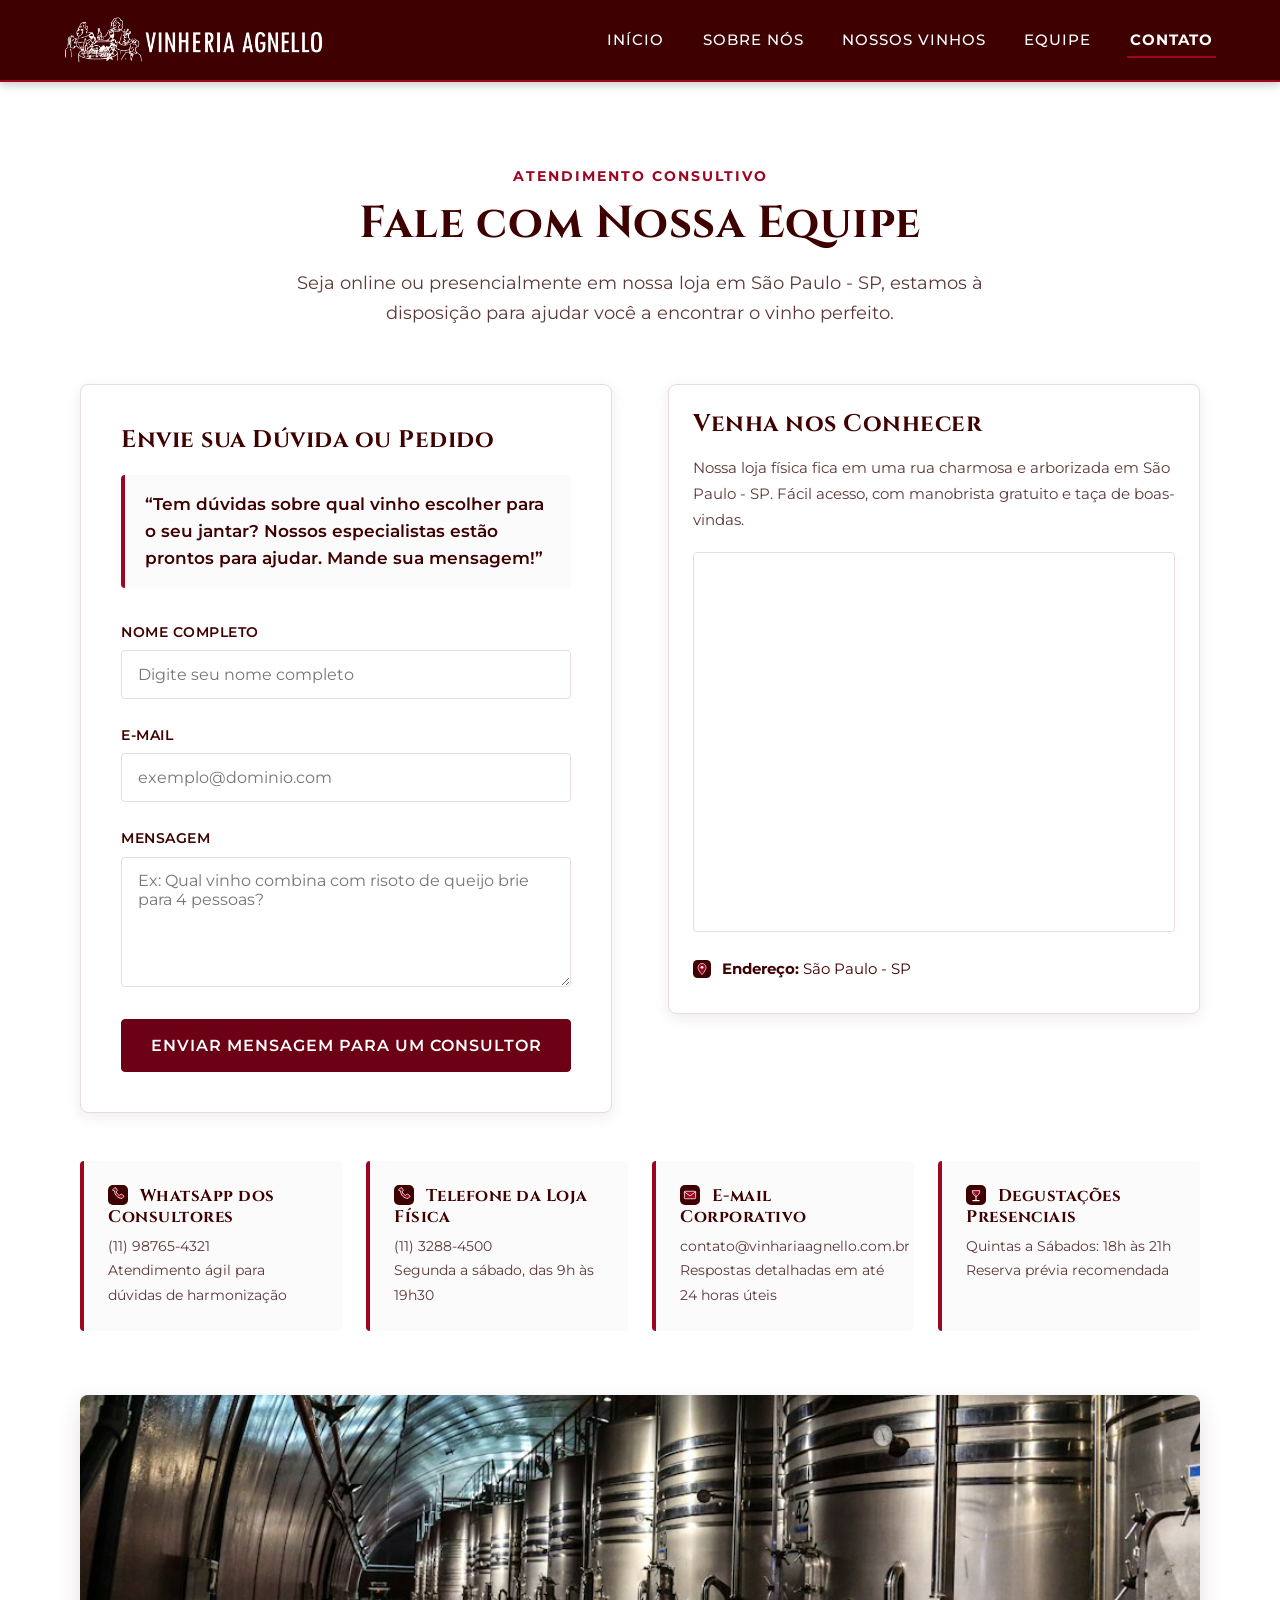
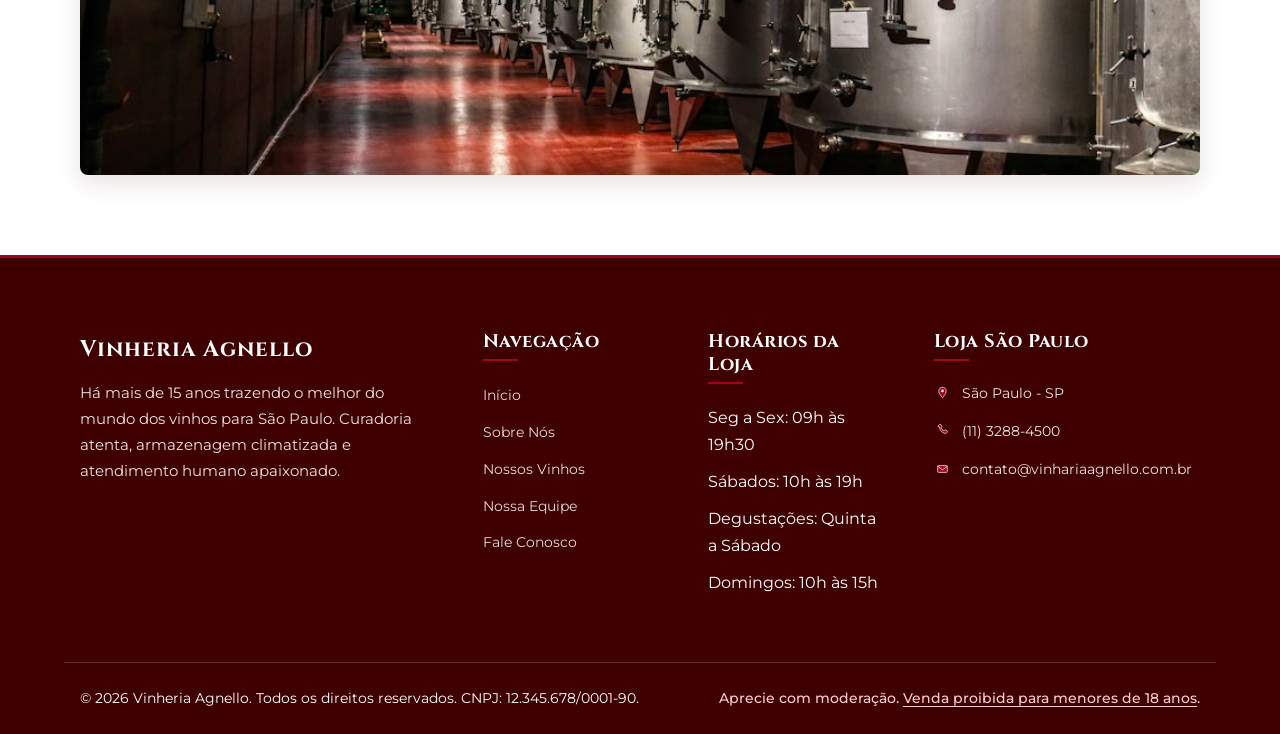
==== src/pages/contato.html @ f8336145 "feat: criação do <form> de contato com inputs, textarea e botões semânticos" ====
<!DOCTYPE html>
<html lang="pt-BR">
<head>
  <meta charset="UTF-8">
  <meta name="viewport" content="width=device-width, initial-scale=1.0">
  <title>Contato &amp; Consultoria Especializada | Vinheria Agnello São Paulo</title>

  <link rel="icon" type="image/png" href="../assets/imgs/triglog.png">
  <link rel="shortcut icon" type="image/png" href="../assets/imgs/triglog.png">
  <link rel="apple-touch-icon" href="../assets/imgs/triglog.png">

  <meta name="description" content="Fale com os consultores da Vinheria Agnello em São Paulo - SP. Atendimento consultivo para escolher o vinho ideal para o seu jantar, presentes ou eventos.">
  <meta name="keywords" content="contato vinheria agnello, consultoria vinho sao paulo, loja de vinhos sao paulo sp, comprar vinho sao paulo, ajuda harmonizacao">

  <link rel="stylesheet" href="../css/global.css">
  <link rel="stylesheet" href="../css/contato.css">
</head>
<body id="pagina-contato">

  <header class="site-header" id="topo">
    <div class="container navbar">
      <a href="../../index.html" class="brand-logo" aria-label="Vinheria Agnello - Página Inicial">
        <img src="../assets/imgs/logovert.png" alt="Vinheria Agnello" class="navbar-logo-img">
      </a>

      <button class="nav-toggle-btn" aria-label="Abrir menu de navegação" aria-expanded="false">
        &#9776;
      </button>

      <nav aria-label="Navegação Principal">
        <ul class="nav-menu">
          <li><a href="../../index.html" class="nav-link">Início</a></li>
          <li><a href="sobre.html" class="nav-link">Sobre Nós</a></li>
          <li><a href="nossos-vinhos.html" class="nav-link">Nossos Vinhos</a></li>
          <li><a href="equipe.html" class="nav-link">Equipe</a></li>
          <li><a href="contato.html" class="nav-link active">Contato</a></li>
        </ul>
      </nav>
    </div>
  </header>

  <main>

    <section class="section" id="contato-principal">
      <div class="container">
        <header class="section-header">
          <span class="section-tag">Atendimento Consultivo</span>
          <h1>Fale com Nossa Equipe</h1>
          <p class="section-desc">Seja online ou presencialmente em nossa loja em São Paulo - SP, estamos à disposição para ajudar você a encontrar o vinho perfeito.</p>
        </header>

        <div class="contato-layout">

          <div class="form-card">
            <h3>Envie sua Dúvida ou Pedido</h3>

            <div style="background-color: var(--color-light-bg); border-left: 4px solid var(--color-highlight); padding: 1rem 1.25rem; border-radius: var(--border-radius-sm); margin: 1.25rem 0 2rem 0;">
              <p style="font-size: 1.05rem; font-weight: 600; color: var(--color-dark); margin: 0; line-height: 1.6;">
                &ldquo;Tem dúvidas sobre qual vinho escolher para o seu jantar? Nossos especialistas estão prontos para ajudar. Mande sua mensagem!&rdquo;
              </p>
            </div>

            <form id="form-contato" action="#" method="POST">
              <div class="form-group">
                <label for="nome">Nome Completo</label>
                <input type="text" id="nome" name="nome" class="form-control" placeholder="Digite seu nome completo" required autocomplete="name">
              </div>

              <div class="form-group">
                <label for="email">E-mail</label>
                <input type="email" id="email" name="email" class="form-control" placeholder="exemplo@dominio.com" required autocomplete="email">
              </div>

              <div class="form-group">
                <label for="mensagem">Mensagem</label>
                <textarea id="mensagem" name="mensagem" class="form-control" placeholder="Ex: Qual vinho combina com risoto de queijo brie para 4 pessoas?" required></textarea>
              </div>

              <button type="submit" class="btn btn-submit" id="btn-enviar-contato">
                Enviar Mensagem para um Consultor
              </button>
            </form>
          </div>

          <div class="mapa-card">
            <h3>Venha nos Conhecer</h3>
            <p style="font-size: 0.95rem; color: var(--color-text-muted); margin-bottom: 1.25rem;">
              Nossa loja física fica em uma rua charmosa e arborizada em São Paulo - SP. Fácil acesso, com manobrista gratuito e taça de boas-vindas.
            </p>

            <div class="mapa-iframe-wrapper">
              <iframe
                src="https://www.google.com/maps/embed?pb=!1m18!1m12!1m3!1d467688.89495119266!2d-46.5952992!3d-23.6824124!2m3!1f0!2f0!3f0!3m2!1i1024!2i768!4f13.1!3m3!1m2!1s0x94cef714ef3bc295%3A0x1d0b7af20fb186df!2sAgnello%20Vinhos!5e0!3m2!1spt-BR!2sbr!4v1790283452597!5m2!1spt-BR!2sbr"
                title="Mapa de Localização da Vinheria Agnello em São Paulo - SP"
                allowfullscreen=""
                loading="lazy"
                referrerpolicy="no-referrer-when-downgrade">
              </iframe>
            </div>

            <div style="margin-top: 1.5rem;">
              <p style="font-size: 0.95rem; margin-bottom: 0.4rem;">
                <img src="../assets/imgs/favicon-localizacao.svg" alt="" class="icon-favicon">
                <strong>Endereço:</strong> São Paulo - SP
              </p>
            </div>
          </div>
        </div>

        <div class="info-contato-cards">
          <div class="info-box">
            <h4><img src="../assets/imgs/favicon-telefone.svg" alt="" class="icon-favicon"> WhatsApp dos Consultores</h4>
            <p>(11) 98765-4321</p>
            <p>Atendimento ágil para dúvidas de harmonização</p>
          </div>

          <div class="info-box">
            <h4><img src="../assets/imgs/favicon-telefone.svg" alt="" class="icon-favicon"> Telefone da Loja Física</h4>
            <p>(11) 3288-4500</p>
            <p>Segunda a sábado, das 9h às 19h30</p>
          </div>

          <div class="info-box">
            <h4><img src="../assets/imgs/favicon-email.svg" alt="" class="icon-favicon"> E-mail Corporativo</h4>
            <p>contato@vinhariaagnello.com.br</p>
            <p>Respostas detalhadas em até 24 horas úteis</p>
          </div>

          <div class="info-box">
            <h4><img src="../assets/imgs/favicon-taca.svg" alt="" class="icon-favicon"> Degustações Presenciais</h4>
            <p>Quintas a Sábados: 18h às 21h</p>
            <p>Reserva prévia recomendada</p>
          </div>
        </div>

        <div style="margin-top: 4rem; text-align: center;">
          <img src="../assets/imgs/espaco-degustacao.jpg" alt="Interior acolhedor da loja física da Vinheria Agnello em São Paulo - SP" style="max-height: 380px; width: 100%; object-fit: cover; border-radius: var(--border-radius-md); box-shadow: var(--shadow-card);">
        </div>

      </div>
    </section>
  </main>

  <footer class="site-footer">
    <div class="container footer-grid">

      <div class="footer-col footer-brand">
        <a href="../../index.html" class="brand-logo">
          <span>Vinheria Agnello</span>
        </a>
        <p>
          Há mais de 15 anos trazendo o melhor do mundo dos vinhos para São Paulo. Curadoria atenta, armazenagem climatizada e atendimento humano apaixonado.
        </p>
      </div>

      <div class="footer-col">
        <h3>Navegação</h3>
        <ul class="footer-links">
          <li><a href="../../index.html">Início</a></li>
          <li><a href="sobre.html">Sobre Nós</a></li>
          <li><a href="nossos-vinhos.html">Nossos Vinhos</a></li>
          <li><a href="equipe.html">Nossa Equipe</a></li>
          <li><a href="contato.html">Fale Conosco</a></li>
        </ul>
      </div>

      <div class="footer-col">
        <h3>Horários da Loja</h3>
        <ul class="footer-links">
          <li>Seg a Sex: 09h às 19h30</li>
          <li>Sábados: 10h às 19h</li>
          <li>Degustações: Quinta a Sábado</li>
          <li>Domingos: 10h às 15h</li>
        </ul>
      </div>

      <div class="footer-col">
        <h3>Loja São Paulo</h3>
        <div class="footer-contact-item">
          <span><img src="../assets/imgs/favicon-localizacao.svg" alt="" class="icon-favicon"> São Paulo - SP</span>
        </div>
        <div class="footer-contact-item">
          <span><img src="../assets/imgs/favicon-telefone.svg" alt="" class="icon-favicon"> (11) 3288-4500</span>
        </div>
        <div class="footer-contact-item">
          <span><img src="../assets/imgs/favicon-email.svg" alt="" class="icon-favicon"> contato@vinhariaagnello.com.br</span>
        </div>
      </div>
    </div>

    <div class="container footer-bottom">
      <p>&copy; 2026 Vinheria Agnello. Todos os direitos reservados. CNPJ: 12.345.678/0001-90.</p>
      <p class="footer-legal-notice">Aprecie com moderação. <a href="https://www.planalto.gov.br/ccivil_03/_ato2023-2026/2025/lei/l15234.htm" target="_blank" rel="noopener noreferrer">Venda proibida para menores de 18 anos</a>.</p>
    </div>
  </footer>

  <script src="../js/global.js"></script>
  <script src="../js/contato.js"></script>
</body>
</html>
---- src/css/global.css ----
@import url('https://fonts.googleapis.com/css2?family=Cinzel:wght@500;600;700;800&family=Montserrat:wght@300;400;500;600;700&family=Playfair+Display:ital,wght@0,400;0,600;0,700;1,400&display=swap');

:root {
  --color-white: #ffffff;
  --color-highlight: #9F0423;
  --color-button: #6C0115;
  --color-button-hover: #85031b;
  --color-dark: #3E0000;
  --color-dark-overlay: rgba(62, 0, 0, 0.72);
  --color-light-bg: #fcfbfb;
  --color-card-bg: #ffffff;
  --color-border: #eadae0;
  --color-text-muted: #5c3838;

  --font-serif: 'Playfair Display', Georgia, serif;
  --font-title: 'Cinzel', serif;
  --font-sans: 'Montserrat', system-ui, -apple-system, sans-serif;

  --shadow-subtle: 0 4px 15px rgba(62, 0, 0, 0.08);
  --shadow-card: 0 8px 24px rgba(62, 0, 0, 0.12);
  --border-radius-sm: 4px;
  --border-radius-md: 8px;
  --border-radius-lg: 16px;
  --transition-smooth: all 0.3s ease;
}

*, *::before, *::after {
  box-sizing: border-box;
  margin: 0;
  padding: 0;
}

html {
  scroll-behavior: smooth;
  font-size: 16px;
}

body {
  font-family: var(--font-sans);
  background-color: var(--color-white);
  color: var(--color-dark);
  line-height: 1.7;
  overflow-x: hidden;
  display: flex;
  flex-direction: column;
  min-height: 100vh;
}

h1, h2, h3, h4, h5, h6 {
  font-family: var(--font-title);
  color: var(--color-dark);
  line-height: 1.25;
  letter-spacing: 0.5px;
}

h1 {
  font-size: 2.8rem;
  margin-bottom: 1rem;
}

h2 {
  font-size: 2.2rem;
  margin-bottom: 0.75rem;
}

h3 {
  font-size: 1.5rem;
  margin-bottom: 0.5rem;
}

p {
  margin-bottom: 1rem;
  color: var(--color-dark);
}

a {
  color: inherit;
  text-decoration: none;
  transition: var(--transition-smooth);
}

img {
  max-width: 100%;
  height: auto;
  display: block;
}

.icon-favicon {
  display: inline-block;
  width: 1.2em;
  height: 1.2em;
  vertical-align: -0.22em;
  object-fit: contain;
  margin-right: 0.45rem;
}

.container {
  width: 90%;
  max-width: 1200px;
  margin: 0 auto;
  padding: 0 1rem;
}

.section {
  padding: 5rem 0;
}

.section-header {
  text-align: center;
  max-width: 750px;
  margin: 0 auto 3.5rem auto;
}

.section-tag {
  display: inline-block;
  font-size: 0.85rem;
  text-transform: uppercase;
  letter-spacing: 2px;
  color: var(--color-highlight);
  font-weight: 700;
  margin-bottom: 0.5rem;
}

.section-header h2 {
  position: relative;
  padding-bottom: 1rem;
}

.section-header h2::after {
  content: '';
  position: absolute;
  bottom: 0;
  left: 50%;
  transform: translateX(-50%);
  width: 60px;
  height: 2px;
  background-color: var(--color-highlight);
}

.section-desc {
  font-size: 1.1rem;
  color: var(--color-text-muted);
  margin-top: 1rem;
}

.site-header {
  position: sticky;
  top: 0;
  z-index: 1000;
  background-color: var(--color-dark);
  box-shadow: 0 2px 10px rgba(0, 0, 0, 0.25);
  border-bottom: 2px solid var(--color-highlight);
}

.navbar {
  display: flex;
  align-items: center;
  justify-content: space-between;
  padding: 1rem 0;
}

.brand-logo {
  display: flex;
  align-items: center;
  gap: 0.75rem;
  color: var(--color-white);
  font-family: var(--font-title);
  font-size: 1.4rem;
  font-weight: 700;
  letter-spacing: 1px;
}

.brand-icon {
  width: 32px;
  height: 32px;
}
.navbar-logo-img {
  height: 48px;
  max-height: 52px;
  width: auto;
  max-width: 260px;
  object-fit: contain;
  display: block;
}

.nav-menu {
  display: flex;
  list-style: none;
  gap: 2rem;
  align-items: center;
}

.nav-link {
  color: var(--color-white);
  font-size: 0.95rem;
  font-weight: 500;
  text-transform: uppercase;
  letter-spacing: 1px;
  padding: 0.4rem 0.2rem;
  position: relative;
}

.nav-link:hover {
  color: #ffcad4;
}

.nav-link.active {
  color: var(--color-white);
  font-weight: 700;
  border-bottom: 2px solid var(--color-highlight);
}

.nav-toggle-btn {
  display: none;
  background: none;
  border: 1px solid var(--color-highlight);
  color: var(--color-white);
  padding: 0.5rem 0.75rem;
  border-radius: var(--border-radius-sm);
  cursor: pointer;
  font-size: 1.25rem;
}

.btn {
  display: inline-block;
  background-color: var(--color-button);
  color: var(--color-white);
  padding: 0.85rem 2rem;
  border-radius: var(--border-radius-sm);
  font-family: var(--font-sans);
  font-size: 0.95rem;
  font-weight: 600;
  letter-spacing: 1px;
  text-transform: uppercase;
  border: 1px solid var(--color-button);
  cursor: pointer;
  transition: background-color 0.3s ease, border-color 0.3s ease, opacity 0.3s ease;
  text-align: center;
}

.btn:hover {
  background-color: var(--color-button-hover);
  border-color: var(--color-button-hover);
  opacity: 0.95;
}

.btn:focus-visible {
  outline: 3px solid var(--color-highlight);
  outline-offset: 3px;
}

.btn-outline {
  background-color: transparent;
  color: var(--color-button);
  border: 2px solid var(--color-button);
}

.btn-outline:hover {
  background-color: var(--color-button);
  color: var(--color-white);
}

.btn-hero {
  background-color: var(--color-button);
  border: 1px solid #9F0423;
  padding: 1rem 2.5rem;
  font-size: 1.05rem;
  box-shadow: 0 4px 14px rgba(0, 0, 0, 0.4);
}

.btn-hero:hover {
  background-color: var(--color-highlight);
  border-color: var(--color-highlight);
}

.site-footer {
  background-color: var(--color-dark);
  color: var(--color-white);
  padding: 4.5rem 0 1.5rem 0;
  margin-top: auto;
  border-top: 3px solid var(--color-highlight);
}

.footer-grid {
  display: grid;
  grid-template-columns: 2fr 1fr 1fr 1.5fr;
  gap: 3rem;
  margin-bottom: 3.5rem;
}

.footer-col h3 {
  color: var(--color-white);
  font-size: 1.15rem;
  margin-bottom: 1.25rem;
  position: relative;
  padding-bottom: 0.5rem;
}

.footer-col h3::after {
  content: '';
  position: absolute;
  left: 0;
  bottom: 0;
  width: 35px;
  height: 2px;
  background-color: var(--color-highlight);
}

.footer-brand p {
  color: #f0e2e3;
  font-size: 0.95rem;
  margin-top: 0.75rem;
  line-height: 1.7;
}

.footer-links {
  list-style: none;
}

.footer-links li {
  margin-bottom: 0.6rem;
}

.footer-links a {
  color: #e8d7d9;
  font-size: 0.9rem;
}

.footer-links a:hover {
  color: var(--color-white);
  padding-left: 4px;
}

.footer-contact-item {
  display: flex;
  align-items: flex-start;
  gap: 0.6rem;
  margin-bottom: 0.85rem;
  font-size: 0.9rem;
  color: #f0e2e3;
}

.footer-bottom {
  border-top: 1px solid rgba(255, 255, 255, 0.18);
  padding-top: 1.5rem;
  display: flex;
  justify-content: space-between;
  align-items: center;
  font-size: 0.9rem;
  flex-wrap: wrap;
  gap: 1rem;
}

.footer-bottom p {
  color: #ffffff;
  margin-bottom: 0;
  font-size: 0.9rem;
  line-height: 1.6;
}

.footer-bottom p.footer-legal-notice,
.footer-legal-notice {
  color: #ffccd5;
  font-style: normal;
  font-weight: 500;
  margin-bottom: 0;
}

.footer-legal-notice a {
  color: #ffccd5;
  text-decoration: underline;
  text-underline-offset: 3px;
  transition: var(--transition-smooth);
}

.footer-legal-notice a:hover {
  color: #ffffff;
  text-decoration: underline;
}

@media (max-width: 992px) {
  .footer-grid {
    grid-template-columns: 1fr 1fr;
    gap: 2.5rem;
  }
}

@media (max-width: 768px) {
  h1 { font-size: 2.2rem; }
  h2 { font-size: 1.8rem; }

  .nav-toggle-btn {
    display: block;
  }

  .navbar-logo-img {
    height: 38px;
    max-width: 200px;
  }

  .nav-menu {
    position: absolute;
    top: 100%;
    left: 0;
    width: 100%;
    background-color: var(--color-dark);
    flex-direction: column;
    padding: 1.5rem 0;
    gap: 1rem;
    display: none;
    border-bottom: 2px solid var(--color-highlight);
    box-shadow: 0 8px 16px rgba(0,0,0,0.3);
  }

  .nav-menu.is-active {
    display: flex;
  }

  .nav-link {
    width: 100%;
    text-align: center;
    padding: 0.6rem 0;
  }

  .footer-grid {
    grid-template-columns: 1fr;
    gap: 2rem;
  }

  .footer-bottom {
    flex-direction: column;
    text-align: center;
  }
}
---- src/css/contato.css ----
.contato-layout,
.contato-wrapper {
  display: grid;
  grid-template-columns: 1fr 1fr;
  gap: 3.5rem;
  align-items: start;
}

.form-card {
  background-color: var(--color-white);
  padding: 2.5rem;
  border-radius: var(--border-radius-md);
  border: 1px solid var(--color-border);
  box-shadow: var(--shadow-subtle);
}

.form-group {
  margin-bottom: 1.5rem;
}

.form-group label {
  display: block;
  font-weight: 600;
  font-size: 0.9rem;
  text-transform: uppercase;
  letter-spacing: 0.5px;
  color: var(--color-dark);
  margin-bottom: 0.4rem;
}

.form-control,
.form-group input,
.form-group select,
.form-group textarea {
  width: 100%;
  padding: 0.85rem 1rem;
  border: 1px solid var(--color-border);
  border-radius: var(--border-radius-sm);
  font-family: var(--font-sans);
  font-size: 1rem;
  color: var(--color-dark);
  background-color: var(--color-white);
  transition: border-color 0.3s ease;
}

.form-control:focus,
.form-group input:focus,
.form-group select:focus,
.form-group textarea:focus {
  outline: none;
  border-color: var(--color-highlight);
  box-shadow: 0 0 0 2px rgba(159, 4, 35, 0.15);
}

textarea.form-control,
.form-group textarea {
  resize: vertical;
  min-height: 130px;
}

.btn-submit {
  width: 100%;
  padding: 1rem;
  font-size: 1rem;
  background-color: var(--color-button);
  border: 1px solid var(--color-button);
  color: var(--color-white);
  border-radius: var(--border-radius-sm);
  font-weight: 600;
  letter-spacing: 1px;
  text-transform: uppercase;
  cursor: pointer;
  transition: background-color 0.3s ease, border-color 0.3s ease;
}

.btn-submit:hover {
  background-color: var(--color-button-hover);
  border-color: var(--color-button-hover);
}

.mapa-card {
  background-color: var(--color-white);
  padding: 1.5rem;
  border-radius: var(--border-radius-md);
  border: 1px solid var(--color-border);
  box-shadow: var(--shadow-subtle);
}

.mapa-card h3 {
  margin-bottom: 1rem;
  color: var(--color-dark);
}

.mapa-iframe-wrapper {
  position: relative;
  width: 100%;
  height: 380px;
  border-radius: var(--border-radius-sm);
  overflow: hidden;
  border: 1px solid var(--color-border);
}

.mapa-iframe-wrapper iframe {
  width: 100%;
  height: 100%;
  border: 0;
}

.info-contato-cards {
  display: grid;
  grid-template-columns: repeat(auto-fit, minmax(200px, 1fr));
  gap: 1.5rem;
  margin-top: 3rem;
}

.info-box {
  background-color: var(--color-light-bg);
  padding: 1.5rem;
  border-radius: var(--border-radius-sm);
  border-left: 4px solid var(--color-highlight);
}

.info-box h4 {
  font-size: 1.05rem;
  margin-bottom: 0.35rem;
}

.info-box p {
  font-size: 0.9rem;
  color: var(--color-text-muted);
  margin: 0;
}

@media (max-width: 992px) {
  .contato-layout,
  .contato-wrapper {
    grid-template-columns: 1fr;
    gap: 2.5rem;
  }
}
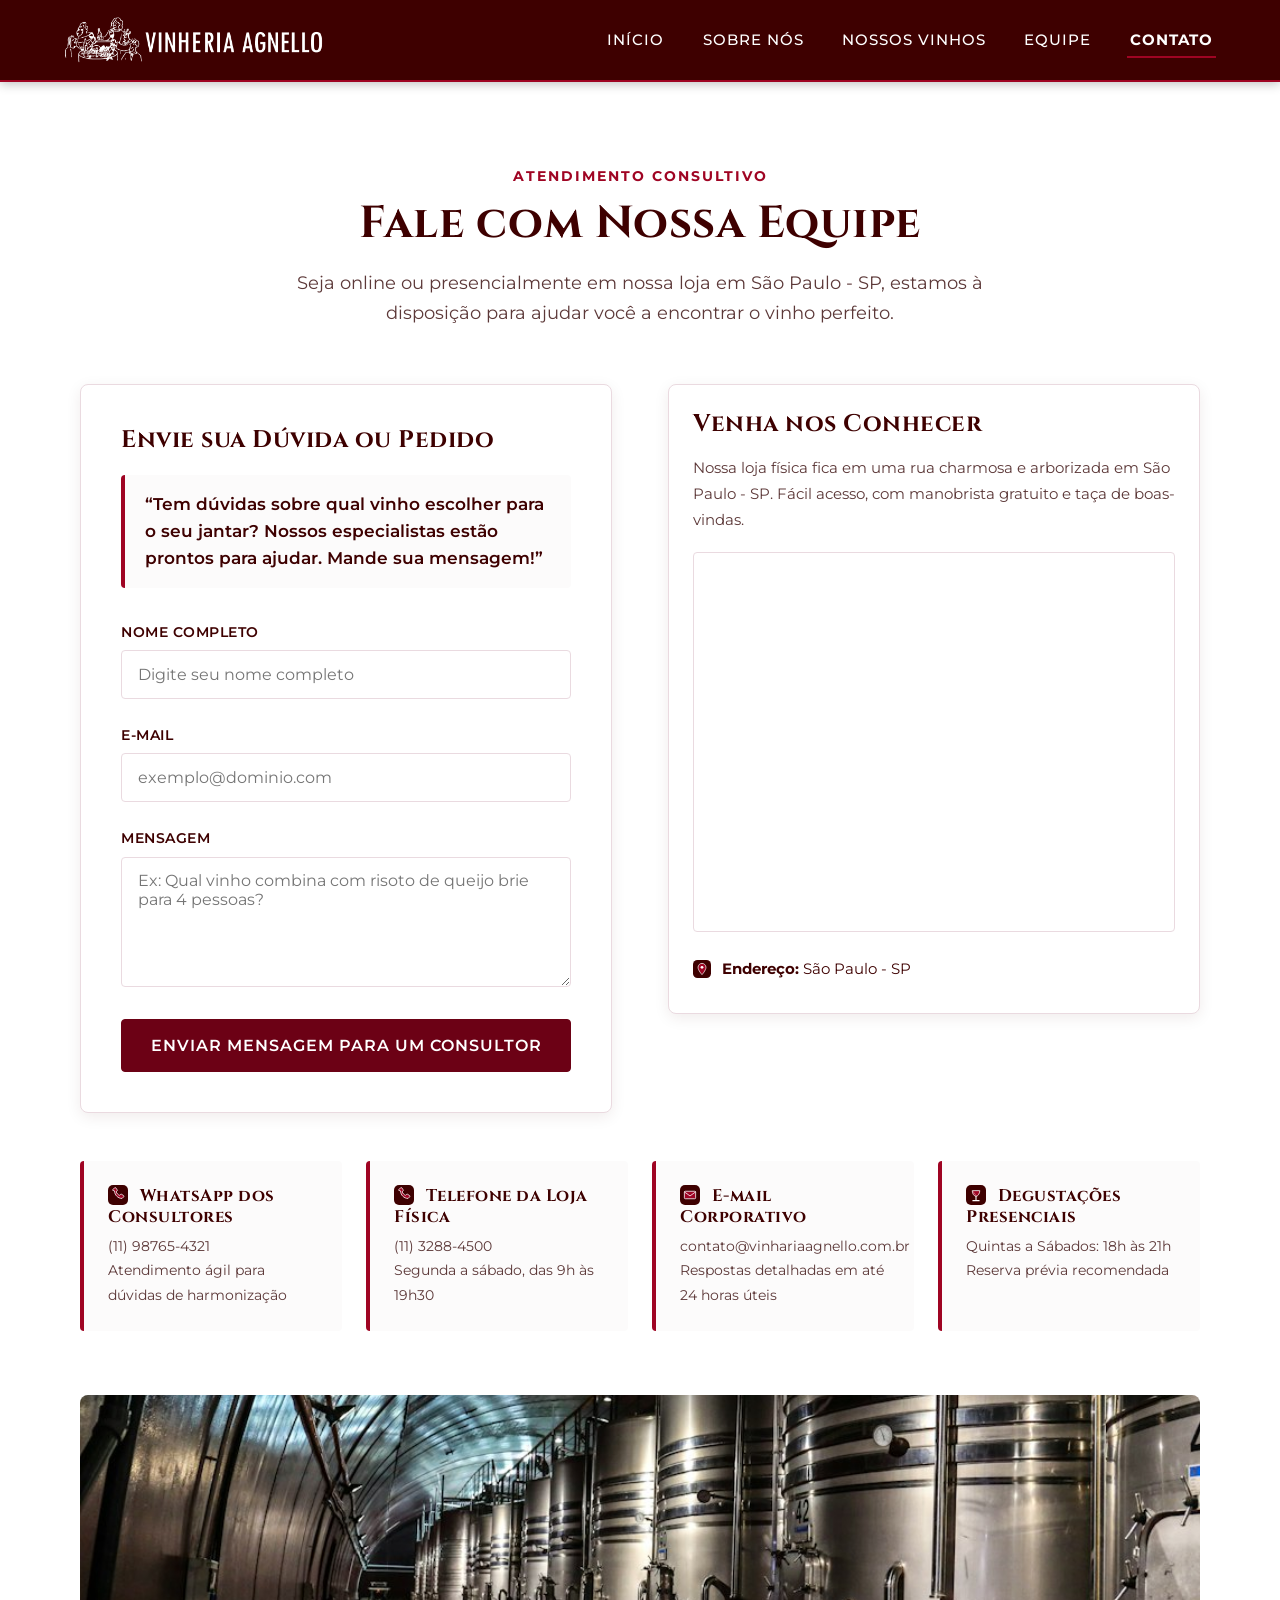
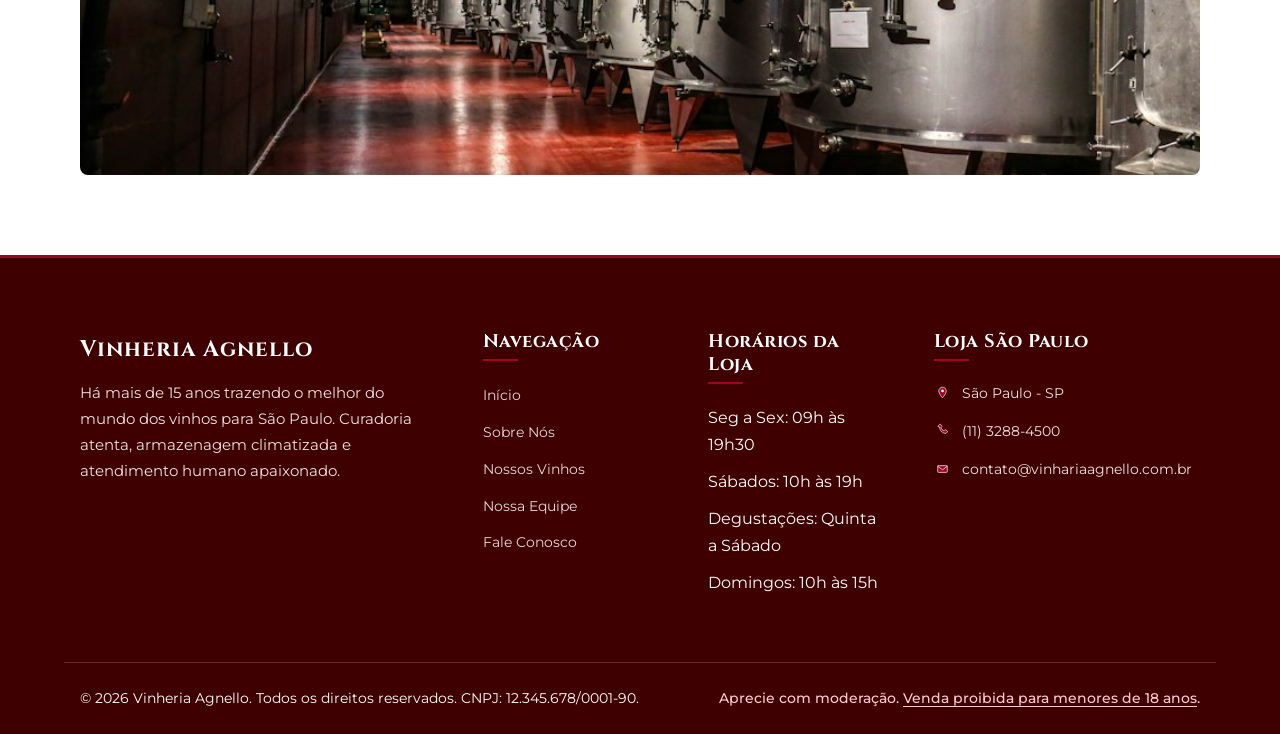
==== commit 02f9a148: "style: estilização completa do painel administrativo, modais e remoção de sombras" ====
--- a/src/pages/contato.html
+++ b/src/pages/contato.html
@@ -134,7 +134,7 @@
         </div>
 
         <div style="margin-top: 4rem; text-align: center;">
-          <img src="../assets/imgs/espaco-degustacao.jpg" alt="Interior acolhedor da loja física da Vinheria Agnello em São Paulo - SP" style="max-height: 380px; width: 100%; object-fit: cover; border-radius: var(--border-radius-md); box-shadow: var(--shadow-card);">
+          <img src="../assets/imgs/espaco-degustacao.jpg" alt="Interior acolhedor da loja física da Vinheria Agnello em São Paulo - SP" style="max-height: 380px; width: 100%; object-fit: cover; border-radius: var(--border-radius-md);">
         </div>
 
       </div>
--- a/src/css/global.css
+++ b/src/css/global.css
@@ -83,6 +83,8 @@
   max-width: 100%;
   height: auto;
   display: block;
+  box-shadow: none;
+  filter: none;
 }
 
 .icon-favicon {
@@ -432,3 +434,134 @@
     text-align: center;
   }
 }
+
+.modal-backdrop {
+  position: fixed;
+  top: 0;
+  left: 0;
+  width: 100%;
+  height: 100%;
+  background-color: rgba(62, 0, 0, 0.75);
+  backdrop-filter: blur(5px);
+  -webkit-backdrop-filter: blur(5px);
+  display: flex;
+  align-items: center;
+  justify-content: center;
+  z-index: 100000;
+  animation: modalFadeIn 0.25s ease-out;
+}
+
+@keyframes modalFadeIn {
+  from {
+    opacity: 0;
+  }
+  to {
+    opacity: 1;
+  }
+}
+
+.modal-card {
+  background-color: var(--color-white, #ffffff);
+  border-radius: var(--border-radius-md, 8px);
+  border-top: 5px solid var(--color-highlight, #9F0423);
+  border-left: 1px solid var(--color-border, #eadae0);
+  border-right: 1px solid var(--color-border, #eadae0);
+  border-bottom: 1px solid var(--color-border, #eadae0);
+  box-shadow: 0 16px 40px rgba(0, 0, 0, 0.35);
+  max-width: 480px;
+  width: 90%;
+  padding: 2.2rem 2rem;
+  text-align: center;
+  animation: modalSlideUp 0.25s ease-out;
+}
+
+@keyframes modalSlideUp {
+  from {
+    opacity: 0;
+    transform: translateY(20px);
+  }
+  to {
+    opacity: 1;
+    transform: translateY(0);
+  }
+}
+
+.modal-title {
+  font-family: var(--font-title, 'Cinzel', serif);
+  color: var(--color-dark, #3E0000);
+  font-size: 1.4rem;
+  margin-bottom: 0.6rem;
+}
+
+.modal-message {
+  font-family: var(--font-sans, 'Montserrat', sans-serif);
+  color: var(--color-text-muted, #5c3838);
+  font-size: 0.98rem;
+  line-height: 1.6;
+  margin-bottom: 1.5rem;
+}
+
+.modal-input {
+  width: 100%;
+  box-sizing: border-box;
+  padding: 0.85rem 1.1rem;
+  border: 1.5px solid var(--color-border, #eadae0);
+  border-radius: var(--border-radius-sm, 4px);
+  font-family: var(--font-sans, 'Montserrat', sans-serif);
+  font-size: 1rem;
+  color: var(--color-dark, #3E0000);
+  background-color: var(--color-light-bg, #fcfbfb);
+  margin-bottom: 1.6rem;
+  transition: var(--transition-smooth, all 0.3s ease);
+}
+
+.modal-input:focus {
+  outline: none;
+  border-color: var(--color-highlight, #9F0423);
+  background-color: var(--color-white, #ffffff);
+  box-shadow: 0 0 0 3px rgba(159, 4, 35, 0.15);
+}
+
+.modal-actions {
+  display: flex;
+  gap: 1rem;
+  justify-content: center;
+  flex-wrap: wrap;
+}
+
+.btn-modal-confirm {
+  background-color: var(--color-highlight, #9F0423);
+  color: var(--color-white, #ffffff);
+  font-family: var(--font-sans, 'Montserrat', sans-serif);
+  font-weight: 600;
+  font-size: 0.95rem;
+  padding: 0.75rem 1.75rem;
+  border: none;
+  border-radius: var(--border-radius-sm, 4px);
+  cursor: pointer;
+  transition: var(--transition-smooth, all 0.3s ease);
+}
+
+.btn-modal-confirm:hover {
+  background-color: var(--color-button-hover, #85031b);
+  transform: translateY(-1px);
+}
+
+.btn-modal-cancel {
+  background-color: var(--color-light-bg, #fcfbfb);
+  color: var(--color-dark, #3E0000);
+  font-family: var(--font-sans, 'Montserrat', sans-serif);
+  font-weight: 600;
+  font-size: 0.95rem;
+  padding: 0.75rem 1.5rem;
+  border: 1px solid var(--color-border, #eadae0);
+  border-radius: var(--border-radius-sm, 4px);
+  cursor: pointer;
+  transition: var(--transition-smooth, all 0.3s ease);
+}
+
+.btn-modal-cancel:hover {
+  background-color: #ebdce0;
+  transform: translateY(-1px);
+}
+
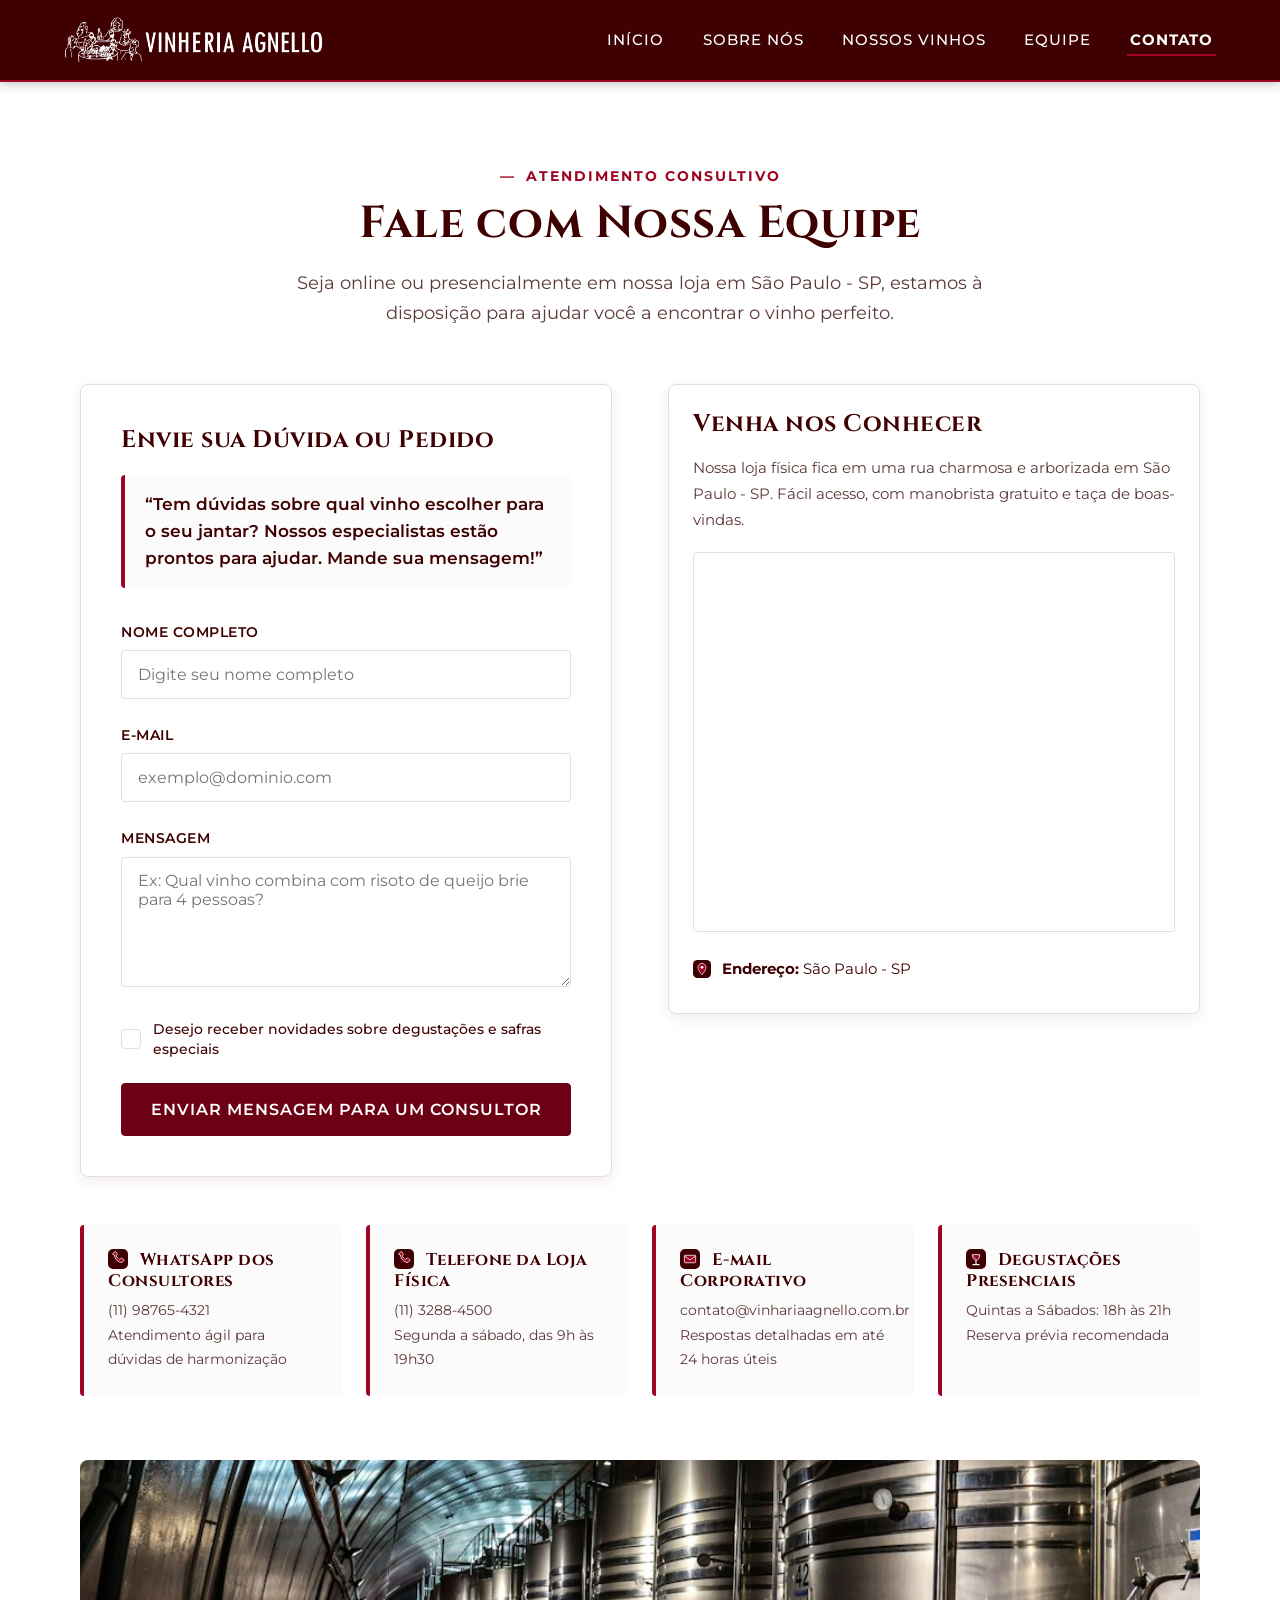
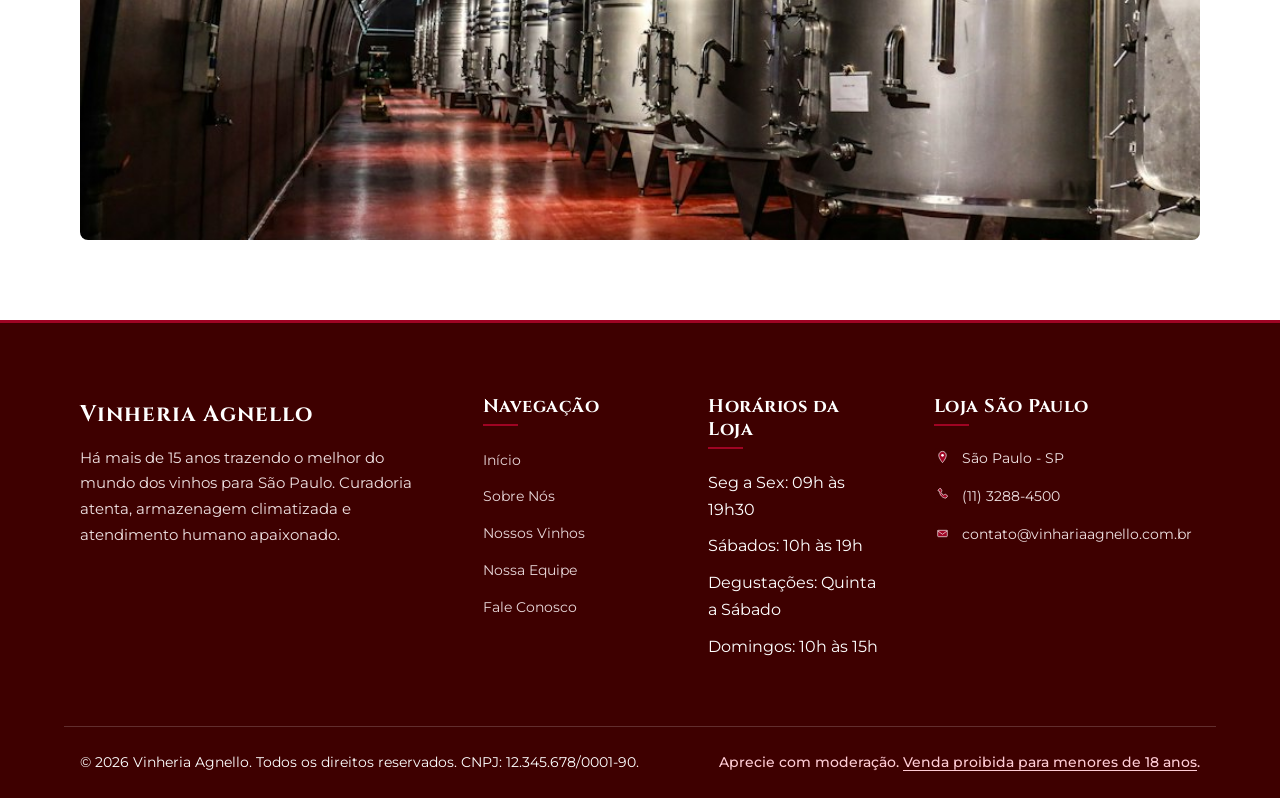
==== commit 99ae9d71: "feat(css): adiciona pseudo-classes, pseudo-elementos, animacoes, transicoes e transformacoes" ====
--- a/src/pages/contato.html
+++ b/src/pages/contato.html
@@ -76,6 +76,13 @@
                 <textarea id="mensagem" name="mensagem" class="form-control" placeholder="Ex: Qual vinho combina com risoto de queijo brie para 4 pessoas?" required></textarea>
               </div>
 
+              <div class="form-group checkbox-group">
+                <label class="checkbox-label" for="newsletter">
+                  <input type="checkbox" id="newsletter" name="newsletter" class="custom-checkbox">
+                  <span class="checkbox-custom-text">Desejo receber novidades sobre degustações e safras especiais</span>
+                </label>
+              </div>
+
               <button type="submit" class="btn btn-submit" id="btn-enviar-contato">
                 Enviar Mensagem para um Consultor
               </button>
--- a/src/css/global.css
+++ b/src/css/global.css
@@ -30,6 +30,11 @@
   padding: 0;
 }
 
+::selection {
+  background-color: var(--color-highlight);
+  color: var(--color-white);
+}
+
 html {
   scroll-behavior: smooth;
   font-size: 16px;
@@ -121,6 +126,13 @@
   color: var(--color-highlight);
   font-weight: 700;
   margin-bottom: 0.5rem;
+}
+
+.section-tag::before {
+  content: '— ';
+  color: var(--color-highlight);
+  font-weight: 700;
+  margin-right: 0.25rem;
 }
 
 .section-header h2 {
@@ -200,16 +212,37 @@
   letter-spacing: 1px;
   padding: 0.4rem 0.2rem;
   position: relative;
+  transition: color 0.3s ease;
+}
+
+.nav-link::after {
+  content: '';
+  position: absolute;
+  bottom: 0;
+  left: 50%;
+  width: 0%;
+  height: 2px;
+  background-color: var(--color-highlight);
+  transition: width 0.3s ease, left 0.3s ease;
 }
 
 .nav-link:hover {
   color: #ffcad4;
 }
 
+.nav-link:not(.active):hover::after {
+  width: 100%;
+  left: 0%;
+}
+
 .nav-link.active {
   color: var(--color-white);
   font-weight: 700;
-  border-bottom: 2px solid var(--color-highlight);
+}
+
+.nav-link.active::after {
+  width: 100%;
+  left: 0%;
 }
 
 .nav-toggle-btn {
@@ -221,6 +254,12 @@
   border-radius: var(--border-radius-sm);
   cursor: pointer;
   font-size: 1.25rem;
+  transition: background-color 0.3s ease, transform 0.2s ease;
+}
+
+.nav-toggle-btn:hover {
+  background-color: rgba(159, 4, 35, 0.2);
+  transform: scale(1.05);
 }
 
 .btn {
@@ -236,18 +275,25 @@
   text-transform: uppercase;
   border: 1px solid var(--color-button);
   cursor: pointer;
-  transition: background-color 0.3s ease, border-color 0.3s ease, opacity 0.3s ease;
+  transition: background-color 0.3s ease, border-color 0.3s ease, transform 0.3s ease, box-shadow 0.3s ease;
   text-align: center;
 }
 
-.btn:hover {
+.btn:not(:disabled):hover {
   background-color: var(--color-button-hover);
   border-color: var(--color-button-hover);
-  opacity: 0.95;
-}
-
-.btn:focus-visible {
-  outline: 3px solid var(--color-highlight);
+  transform: translateY(-2px);
+  box-shadow: 0 4px 12px rgba(62, 0, 0, 0.25);
+}
+
+.btn:not(:disabled):active {
+  transform: translateY(0);
+}
+
+.btn:focus-visible,
+a:focus-visible,
+button:focus-visible {
+  outline: 2px dashed var(--color-highlight);
   outline-offset: 3px;
 }
 
--- a/src/css/contato.css
+++ b/src/css/contato.css
@@ -58,6 +58,75 @@
   min-height: 130px;
 }
 
+.checkbox-group {
+  margin-bottom: 1.5rem;
+}
+
+.checkbox-label {
+  display: flex !important;
+  align-items: center;
+  gap: 0.75rem;
+  font-weight: 500 !important;
+  font-size: 0.9rem !important;
+  text-transform: none !important;
+  letter-spacing: normal !important;
+  cursor: pointer;
+  user-select: none;
+}
+
+.custom-checkbox {
+  appearance: none;
+  -webkit-appearance: none;
+  width: 20px !important;
+  height: 20px;
+  min-width: 20px;
+  border: 2px solid var(--color-border);
+  border-radius: var(--border-radius-sm);
+  background-color: var(--color-white);
+  cursor: pointer;
+  display: inline-grid;
+  place-content: center;
+  margin: 0 !important;
+  padding: 0 !important;
+  transition: background-color 0.25s ease, border-color 0.25s ease, transform 0.2s ease;
+}
+
+.custom-checkbox:hover {
+  border-color: var(--color-highlight);
+}
+
+.custom-checkbox:checked {
+  background-color: var(--color-highlight);
+  border-color: var(--color-highlight);
+  transform: scale(1.05);
+}
+
+.custom-checkbox::after {
+  content: '';
+  width: 6px;
+  height: 10px;
+  border: solid var(--color-white);
+  border-width: 0 2px 2px 0;
+  transform: rotate(45deg) scale(0);
+  transition: transform 0.2s ease;
+  margin-bottom: 2px;
+}
+
+.custom-checkbox:checked::after {
+  transform: rotate(45deg) scale(1);
+}
+
+.custom-checkbox:focus-visible {
+  outline: 2px dashed var(--color-highlight);
+  outline-offset: 2px;
+}
+
+.checkbox-custom-text {
+  color: var(--color-dark);
+  font-size: 0.9rem;
+  line-height: 1.4;
+}
+
 .btn-submit {
   width: 100%;
   padding: 1rem;
@@ -70,12 +139,18 @@
   letter-spacing: 1px;
   text-transform: uppercase;
   cursor: pointer;
-  transition: background-color 0.3s ease, border-color 0.3s ease;
+  transition: background-color 0.3s ease, border-color 0.3s ease, transform 0.2s ease, box-shadow 0.3s ease;
 }
 
 .btn-submit:hover {
   background-color: var(--color-button-hover);
   border-color: var(--color-button-hover);
+  transform: translateY(-2px);
+  box-shadow: 0 4px 12px rgba(62, 0, 0, 0.25);
+}
+
+.btn-submit:active {
+  transform: translateY(0);
 }
 
 .mapa-card {
@@ -118,6 +193,12 @@
   padding: 1.5rem;
   border-radius: var(--border-radius-sm);
   border-left: 4px solid var(--color-highlight);
+  transition: transform 0.3s ease, border-left-color 0.3s ease;
+}
+
+.info-box:hover {
+  transform: translateX(4px);
+  border-left-color: var(--color-button);
 }
 
 .info-box h4 {
